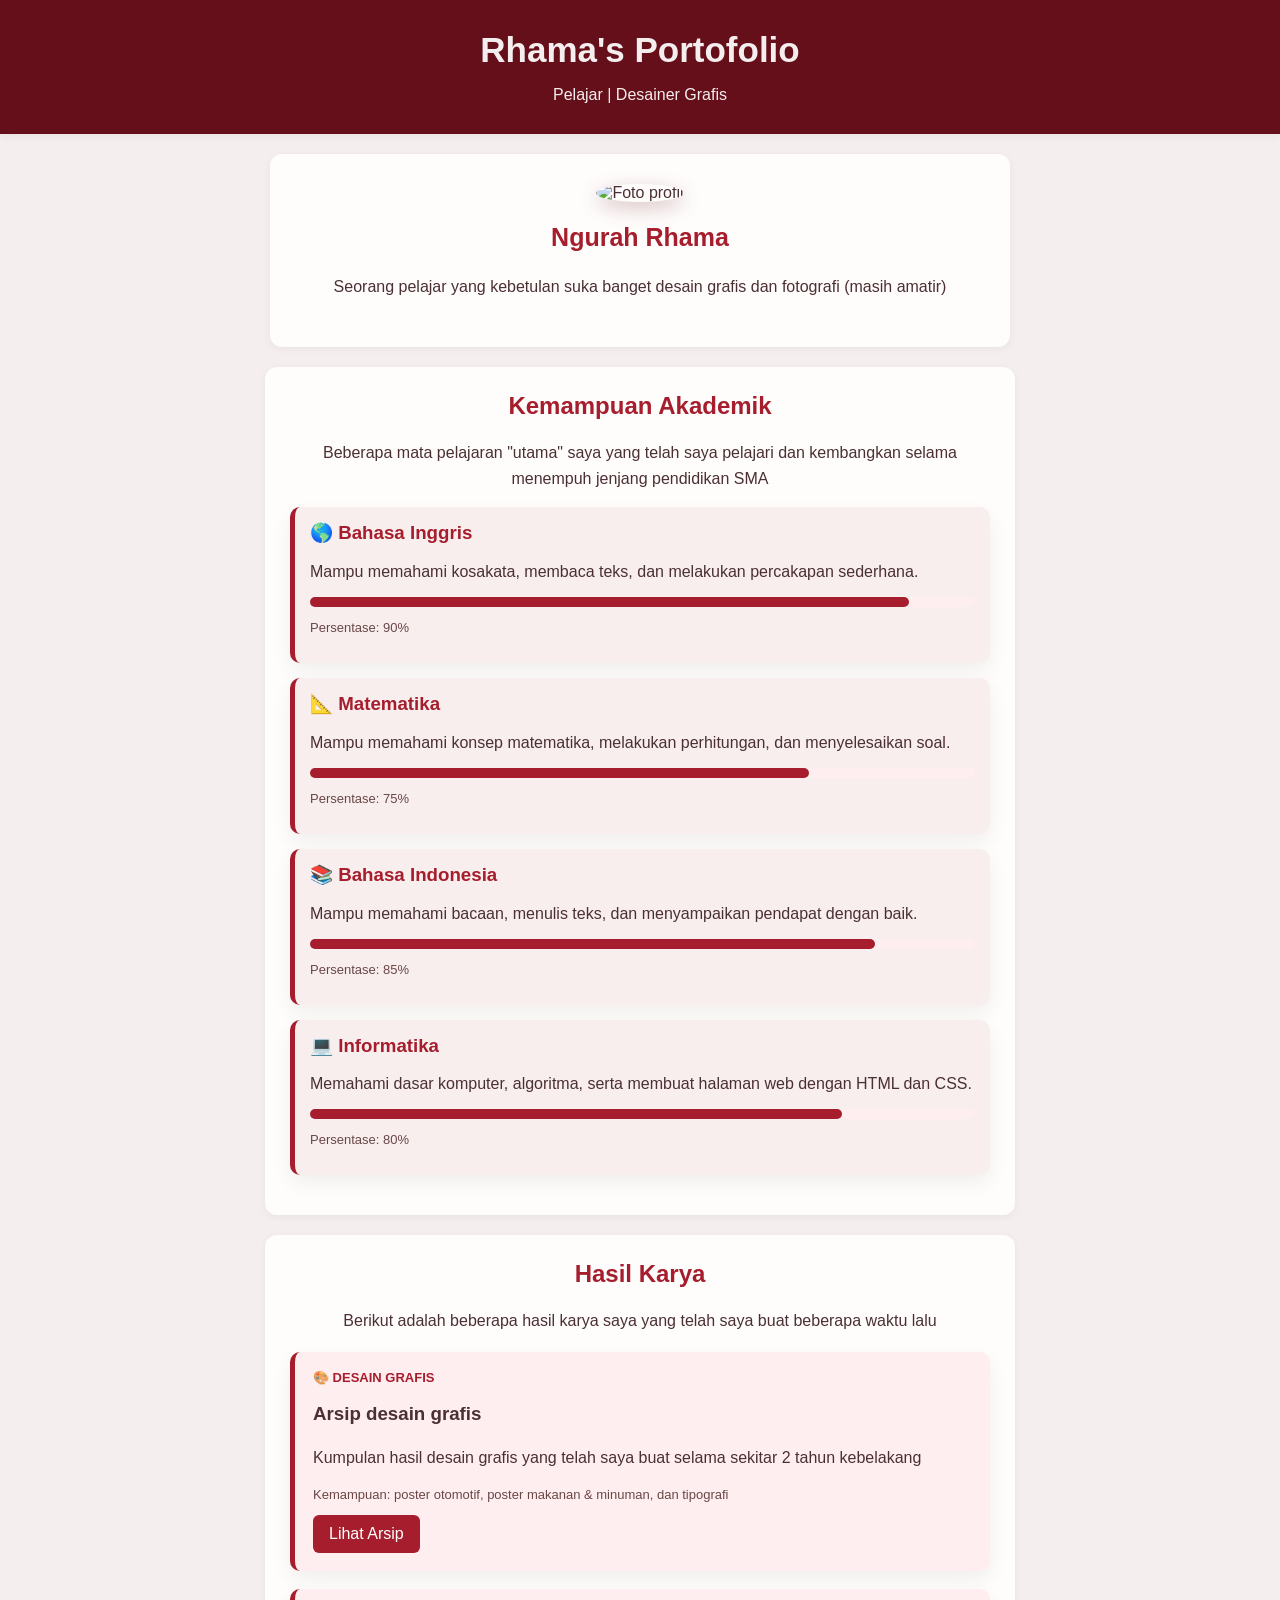
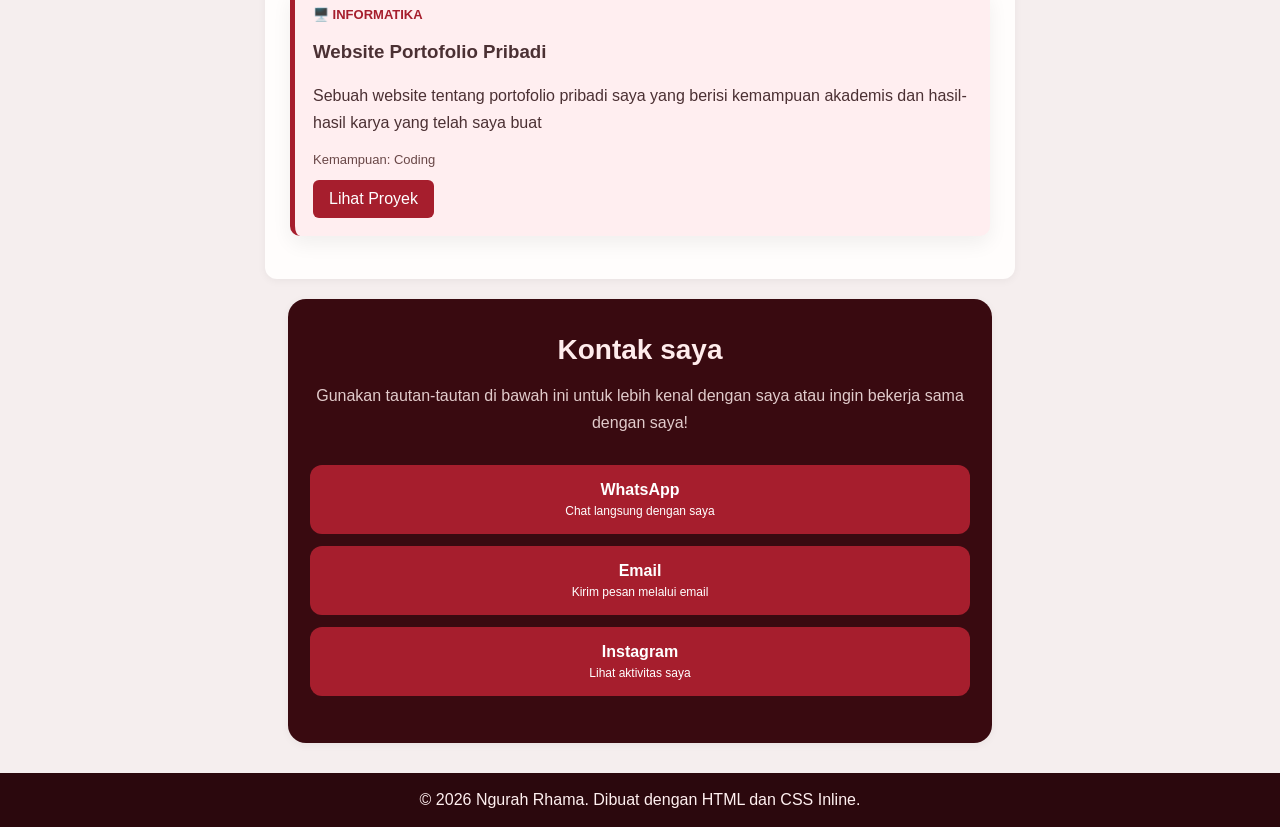
==== index.html @ 4192f77c "Add files via upload" ====
<!doctype html>
<html lang="id">
  <head>
    <meta charset="UTF-8" />
    <meta name="viewport" content="width=device-width, initial-scale=1.0" />
    <title>Rhama's Portofolio</title>
  </head>

  <body
    style="
      margin: 0;
      font-family: 'Segoe UI', Tahoma, Geneva, Verdana, sans-serif;
      background-color: #f5eeee;
      color: #4b3033;
    "
  >
    <!-- Bagian Header -->
    <header
      style="
        background-color: #650f1b;
        color: #f5eeee;
        text-align: center;
        padding: 30px 20px;
        box-shadow: 0 2px 8px rgba(0, 0, 0, 0.05);
      "
    >
      <h1 style="margin: 0; font-size: 35px">Rhama's Portofolio</h1>
      <p style="margin-bottom: 0">Pelajar | Desainer Grafis</p>
    </header>

    <!-- Bagian Profil -->
    <section
      style="
        text-align: center;
        padding: 30px 20px;
        background-color: #fffdfc;
        margin: 20px auto;
        max-width: 700px;
        border-radius: 12px;
        box-shadow: 0 2px 8px rgba(0, 0, 0, 0.05);
      "
    >
      <img
        src="images\profile.jpg"
        alt="Foto profil"
        style="
          width: 150px;
          height: 150px;
          border-radius: 50%;
          box-shadow: 0 6px 20px rgba(101, 15, 27, 0.25);
        "
      />

      <h2 style="color: #a61e2d; font-size: 25px">Ngurah Rhama</h2>

      <p style="line-height: 1.8">
        Seorang pelajar yang kebetulan suka banget desain grafis dan fotografi
        (masih amatir)
      </p>
    </section>

    <!-- Bagian Keahlian -->

    <!-- Bagian Kemampuan Akademik -->
    <section
      style="
        background-color: #fffdfc;
        padding: 25px;
        margin: 20px auto;
        max-width: 700px;
        border-radius: 12px;
        box-shadow: 0 2px 8px rgba(0, 0, 0, 0.05);
      "
    >
      <h2 style="color: #a61e2d; text-align: center; margin-top: 0">
        Kemampuan Akademik
      </h2>

      <p style="text-align: center; color: #4b3033; line-height: 1.6">
        Beberapa mata pelajaran "utama" saya yang telah saya pelajari dan
        kembangkan selama menempuh jenjang pendidikan SMA
      </p>

      <!-- Bahasa Inggris -->
      <div
        style="
          background-color: #f8eeee;
          padding: 15px;
          margin: 15px 0;
          border-radius: 10px;
          border-left: 5px solid #a61e2d;
          box-shadow: 0 8px 20px rgba(0, 0, 0, 0.06);
        "
      >
        <h3 style="margin-top: 0; color: #a61e2d">🌎 Bahasa Inggris</h3>
        <p>
          Mampu memahami kosakata, membaca teks, dan melakukan percakapan
          sederhana.
        </p>
        <div
          style="background-color: #ffeef0; height: 10px; border-radius: 10px"
        >
          <div
            style="
              background-color: #a61e2d;
              width: 90%;
              height: 10px;
              border-radius: 10px;
            "
          ></div>
        </div>
        <p style="font-size: 13px; color: #694747">Persentase: 90%</p>
      </div>

      <!-- Matematika -->
      <div
        style="
          background-color: #f8eeee;
          padding: 15px;
          margin: 15px 0;
          border-radius: 10px;
          border-left: 5px solid #a61e2d;
          box-shadow: 0 8px 20px rgba(0, 0, 0, 0.06);
        "
      >
        <h3 style="margin-top: 0; color: #a61e2d">📐 Matematika</h3>
        <p>
          Mampu memahami konsep matematika, melakukan perhitungan, dan
          menyelesaikan soal.
        </p>
        <div
          style="background-color: #ffeef0; height: 10px; border-radius: 10px"
        >
          <div
            style="
              background-color: #a61e2d;
              width: 75%;
              height: 10px;
              border-radius: 10px;
            "
          ></div>
        </div>
        <p style="font-size: 13px; color: #694747">Persentase: 75%</p>
      </div>

      <!-- Bahasa Indonesia -->
      <div
        style="
          background-color: #f8eeee;
          padding: 15px;
          margin: 15px 0;
          border-radius: 10px;
          border-left: 5px solid #a61e2d;
          box-shadow: 0 8px 20px rgba(0, 0, 0, 0.06);
        "
      >
        <h3 style="margin-top: 0; color: #a61e2d">📚 Bahasa Indonesia</h3>
        <p>
          Mampu memahami bacaan, menulis teks, dan menyampaikan pendapat dengan
          baik.
        </p>
        <div
          style="background-color: #ffeef0; height: 10px; border-radius: 10px"
        >
          <div
            style="
              background-color: #a61e2d;
              width: 85%;
              height: 10px;
              border-radius: 10px;
            "
          ></div>
        </div>
        <p style="font-size: 13px; color: #694747">Persentase: 85%</p>
      </div>

      <!-- Informatika -->
      <div
        style="
          background-color: #f8eeee;
          padding: 15px;
          margin: 15px 0;
          border-radius: 10px;
          border-left: 5px solid #a61e2d;
          box-shadow: 0 8px 20px rgba(0, 0, 0, 0.06);
        "
      >
        <h3 style="margin-top: 0; color: #a61e2d">💻 Informatika</h3>
        <p>
          Memahami dasar komputer, algoritma, serta membuat halaman web dengan
          HTML dan CSS.
        </p>
        <div
          style="background-color: #ffeef0; height: 10px; border-radius: 10px"
        >
          <div
            style="
              background-color: #a61e2d;
              width: 80%;
              height: 10px;
              border-radius: 10px;
            "
          ></div>
        </div>
        <p style="font-size: 13px; color: #694747">Persentase: 80%</p>
      </div>
    </section>

    <!-- Bagian Proyek -->

    <!-- Bagian Proyek dan Karya Saya -->
    <section
      style="
        background-color: #fffdfc;
        padding: 25px;
        margin: 20px auto;
        max-width: 700px;
        border-radius: 12px;
        box-shadow: 0 2px 8px rgba(0, 0, 0, 0.05);
      "
    >
      <h2 style="color: #a61e2d; text-align: center; margin-top: 0">
        Hasil Karya
      </h2>

      <p style="color: #4b3033; text-align: center; line-height: 1.6">
        Berikut adalah beberapa hasil karya saya yang telah saya buat beberapa
        waktu lalu
      </p>

      <!-- Proyek 1 -->
      <div
        style="
          background-color: #ffeef0;
          padding: 18px;
          margin: 18px 0;
          border-radius: 10px;
          border-left: 5px solid #a61e2d;
          box-shadow: 0 8px 20px rgba(0, 0, 0, 0.06);
        "
      >
        <p
          style="
            color: #a61e2d;
            font-size: 13px;
            font-weight: bold;
            margin-top: 0;
          "
        >
          🎨 DESAIN GRAFIS
        </p>

        <h3>Arsip desain grafis</h3>

        <p style="line-height: 1.7">
          Kumpulan hasil desain grafis yang telah saya buat selama sekitar 2
          tahun kebelakang
        </p>

        <p style="font-size: 13px; color: #694747">
          Kemampuan: poster otomotif, poster makanan & minuman, dan tipografi
        </p>

        <a
          href="desaingrafis.html"
          style="
            display: inline-block;
            background-color: #a61e2d;
            color: white;
            padding: 10px 16px;
            border-radius: 6px;
            text-decoration: none;
          "
        >
          Lihat Arsip
        </a>
      </div>

      <!-- Proyek 2 -->
      <!--<div
        style="
          background-color: #ffeef0;
          padding: 18px;
          margin: 18px 0;
          border-radius: 10px;
          border-left: 5px solid #a61e2d;
          box-shadow: 0 8px 20px rgba(0, 0, 0, 0.06);
        "
      >
        <p
          style="
            color: #a61e2d;
            font-size: 13px;
            font-weight: bold;
            margin-top: 0;
          "
        >
          📷 FOTOGRAFI
        </p>

        <h3>Galeri jepretan sederhana</h3>

        <p style="line-height: 1.7">
          Kumpulan foto-foto yang diambil menggunakan handphone, yang menurut
          saya <i>worth it</i> untuk dipamerkan
        </p>

        <p style="font-size: 13px; color: #694747">
          Kemampuan: Menggunakan aplikasi Snapseed dan Lightroom
        </p>

        <a
          href="https://belomdiatur.com"
          style="
            display: inline-block;
            background-color: #a61e2d;
            color: white;
            padding: 10px 16px;
            border-radius: 6px;
            text-decoration: none;
          "
        >
          Lihat Karya
        </a>
      </div>-->

      <!-- Proyek 3 -->
      <div
        style="
          background-color: #ffeef0;
          padding: 18px;
          margin: 18px 0;
          border-radius: 10px;
          border-left: 5px solid #a61e2d;
          box-shadow: 0 8px 20px rgba(0, 0, 0, 0.06);
        "
      >
        <p
          style="
            color: #a61e2d;
            font-size: 13px;
            font-weight: bold;
            margin-top: 0;
          "
        >
          🖥️ INFORMATIKA
        </p>

        <h3>Website Portofolio Pribadi</h3>

        <p style="line-height: 1.7">
          Sebuah website tentang portofolio pribadi saya yang berisi kemampuan
          akademis dan hasil-hasil karya yang telah saya buat
        </p>

        <p style="font-size: 13px; color: #694747">Kemampuan: Coding</p>

        <a
          href="index.html"
          style="
            display: inline-block;
            background-color: #a61e2d;
            color: white;
            padding: 10px 16px;
            border-radius: 6px;
            text-decoration: none;
          "
        >
          Lihat Proyek
        </a>
      </div>
    </section>

    <!-- Bagian Kontak -->

    <!-- Bagian Hubungi Saya -->
    <section
      style="
        background-color: #390a10;
        color: white;
        padding: 35px 22px;
        margin: 20px auto;
        max-width: 660px;
        border-radius: 18px;
        text-align: center;
        box-shadow: 0 2px 8px rgba(0, 0, 0, 0.05);
      "
    >
      <h2
        style="
          font-size: 28px;
          margin-top: 0;
          margin-bottom: 10px;
          color: rgb(255, 236, 236);
        "
      >
        Kontak saya
      </h2>

      <p style="color: #e1cbcb; line-height: 1.7; margin-bottom: 28px">
        Gunakan tautan-tautan di bawah ini untuk lebih kenal dengan saya atau
        ingin bekerja sama dengan saya!
      </p>

      <!-- Tombol WhatsApp -->
      <a
        href="https://wa.me/6282112170798"
        target="_blank"
        rel="noopener noreferrer"
        style="
          display: block;
          background-color: #a61e2d;
          color: white;
          padding: 16px;
          margin: 12px 0;
          border-radius: 12px;
          text-decoration: none;
          font-size: 16px;
          font-weight: bold;
        "
      >
        WhatsApp
        <span
          style="
            display: block;
            font-size: 12px;
            font-weight: normal;
            margin-top: 5px;
          "
        >
          Chat langsung dengan saya
        </span>
      </a>

      <!-- Tombol Email -->
      <a
        href="mailto:therhamaa@gmail.com"
        style="
          display: block;
          background-color: #a61e2d;
          color: white;
          padding: 16px;
          margin: 12px 0;
          border-radius: 12px;
          text-decoration: none;
          font-size: 16px;
          font-weight: bold;
        "
      >
        Email
        <span
          style="
            display: block;
            font-size: 12px;
            font-weight: normal;
            margin-top: 5px;
          "
        >
          Kirim pesan melalui email
        </span>
      </a>

      <!-- Tombol Instagram -->
      <a
        href="https://www.instagram.com/ngrhmaa_/"
        target="_blank"
        rel="noopener noreferrer"
        style="
          display: block;
          background-color: #a61e2d;
          color: white;
          padding: 16px;
          margin: 12px 0;
          border-radius: 12px;
          text-decoration: none;
          font-size: 16px;
          font-weight: bold;
        "
      >
        Instagram
        <span
          style="
            display: block;
            font-size: 12px;
            font-weight: normal;
            margin-top: 5px;
          "
        >
          Lihat aktivitas saya
        </span>
      </a>

      <!--<p
        style="
          color: #8f6d6d;
          font-size: 12px;
          margin-top: 25px;
          margin-bottom: 0;
        "
      >
        © 2026 Ngurah Rhama | Portofolio Pribadi
      </p>-->
    </section>

    <!-- Bagian Footer -->
    <footer
      style="
        background-color: #2b080d;
        color: rgb(255, 240, 240);
        text-align: center;
        padding: 18px;
        margin-top: 30px;
      "
    >
      <p style="margin: 0">
        &copy; 2026 Ngurah Rhama. Dibuat dengan HTML dan CSS Inline.
      </p>
    </footer>
  </body>
</html>
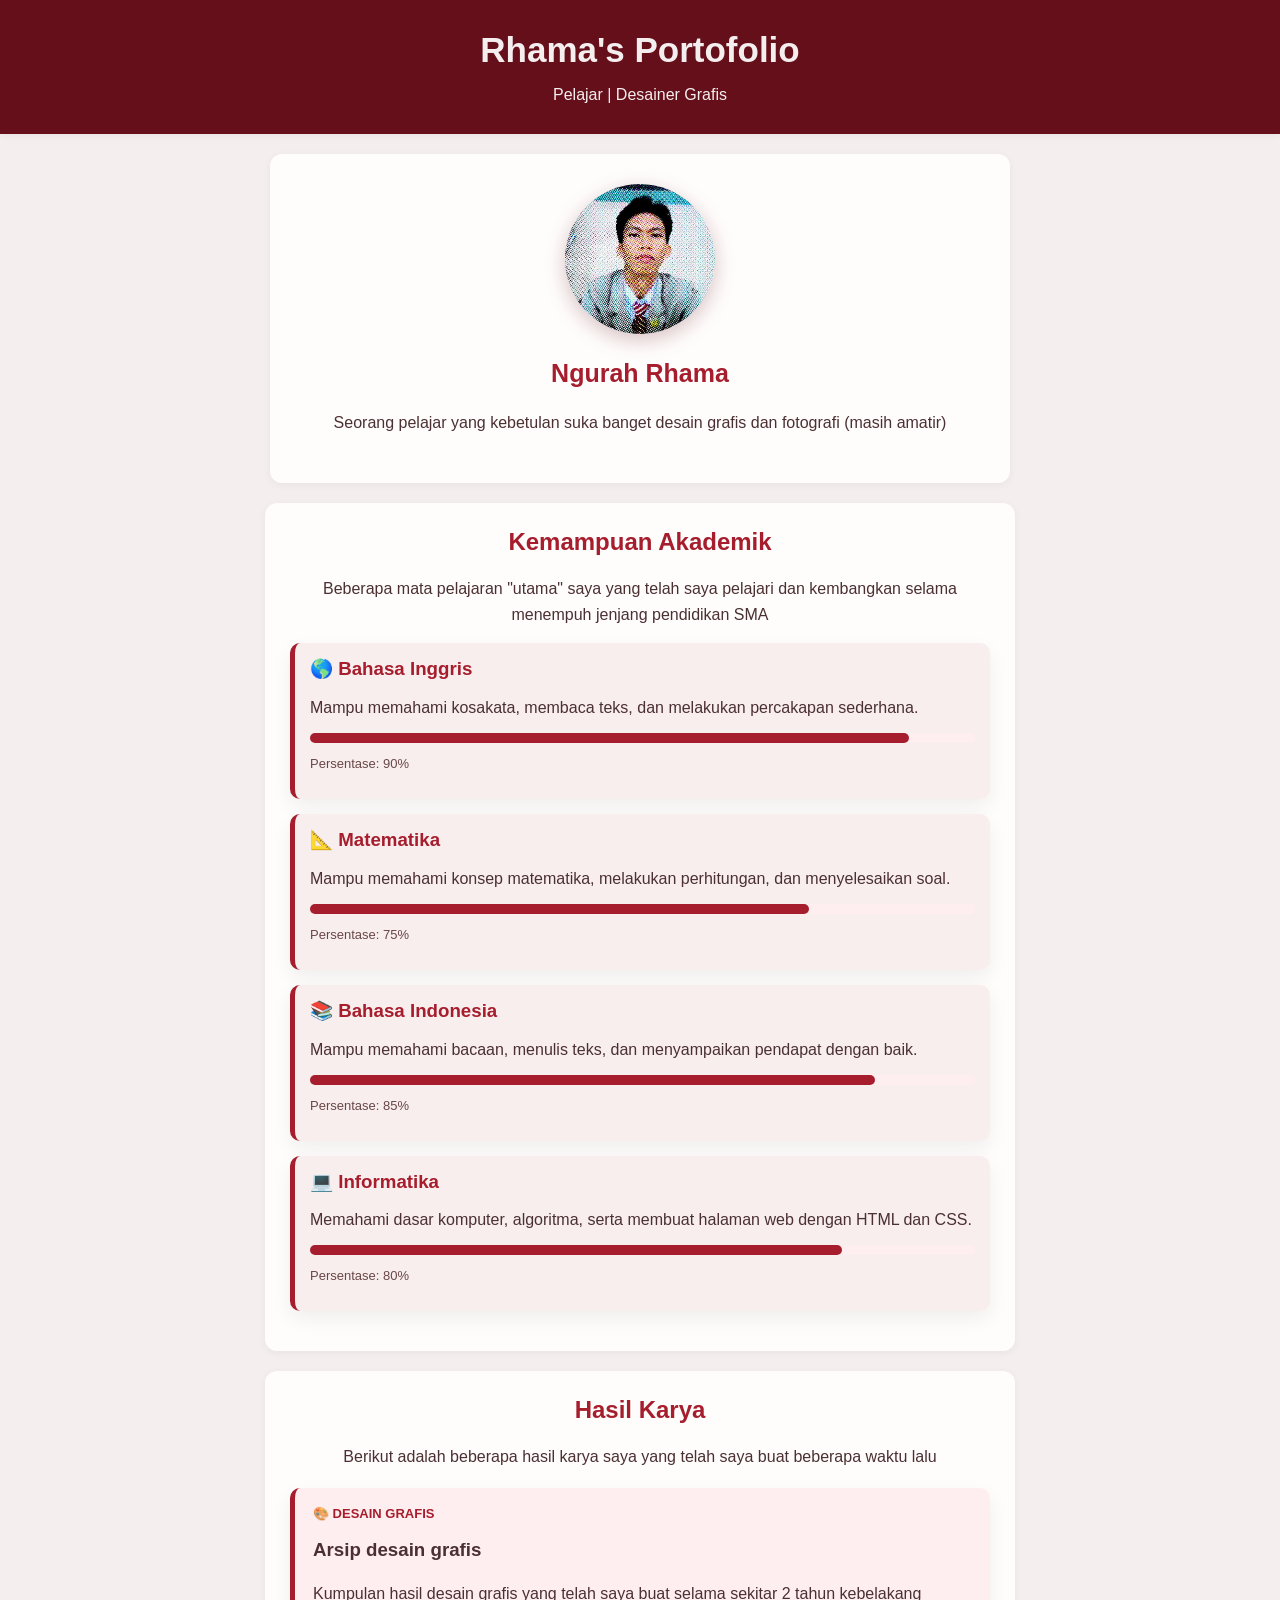
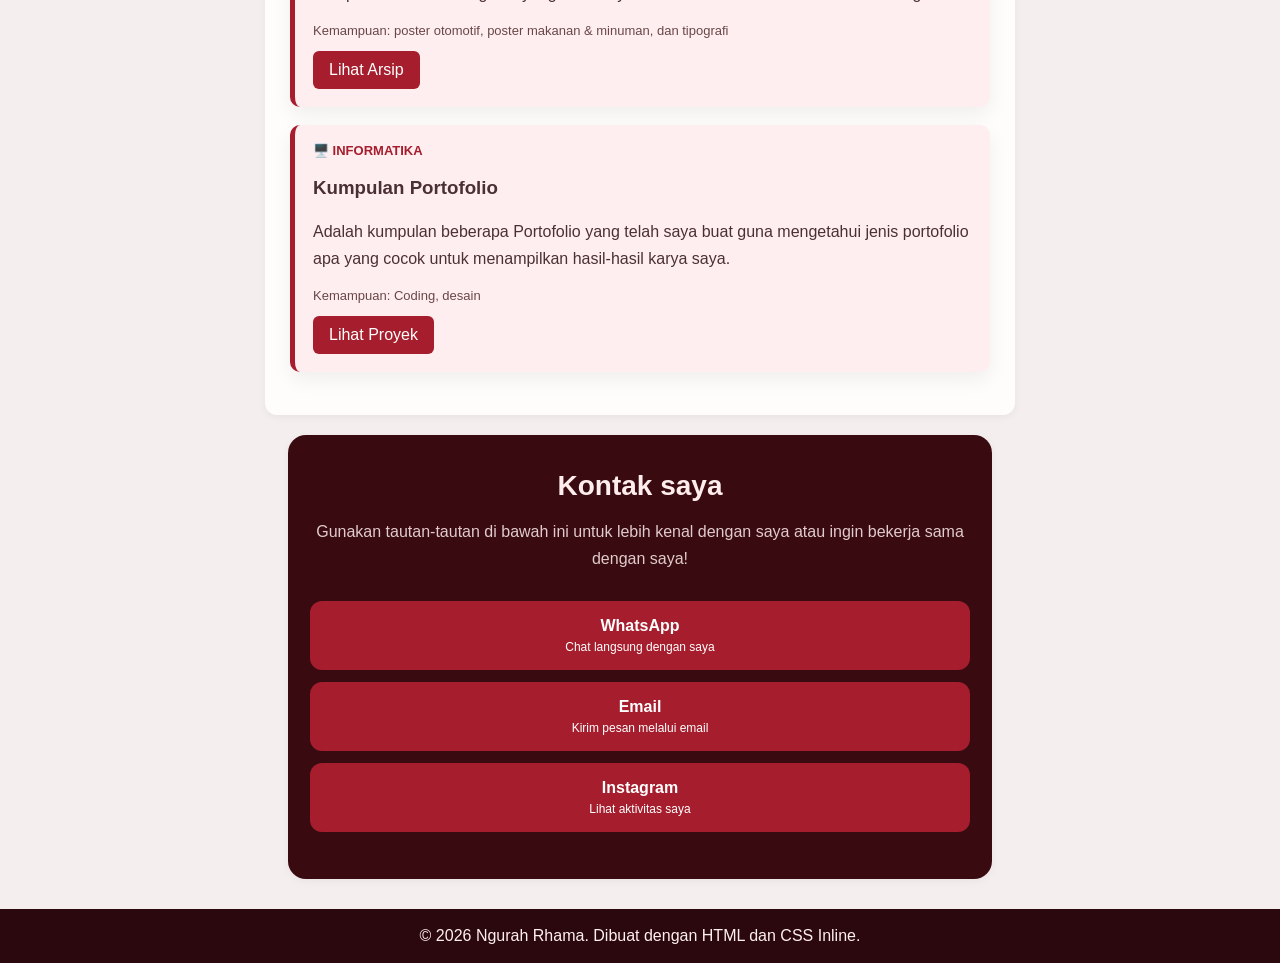
==== commit 41db2667: "Update index.html" ====
--- a/index.html
+++ b/index.html
@@ -41,7 +41,7 @@
       "
     >
       <img
-        src="images\profile.jpg"
+        src="profile.jpg"
         alt="Foto profil"
         style="
           width: 150px;
@@ -346,14 +346,14 @@
           🖥️ INFORMATIKA
         </p>
 
-        <h3>Website Portofolio Pribadi</h3>
+        <h3>Kumpulan Portofolio</h3>
 
         <p style="line-height: 1.7">
-          Sebuah website tentang portofolio pribadi saya yang berisi kemampuan
-          akademis dan hasil-hasil karya yang telah saya buat
-        </p>
-
-        <p style="font-size: 13px; color: #694747">Kemampuan: Coding</p>
+          Adalah kumpulan beberapa Portofolio yang telah saya buat guna 
+          mengetahui jenis portofolio apa yang cocok untuk menampilkan hasil-hasil karya saya. 
+        </p>
+
+        <p style="font-size: 13px; color: #694747">Kemampuan: Coding, desain</p>
 
         <a
           href="index.html"
